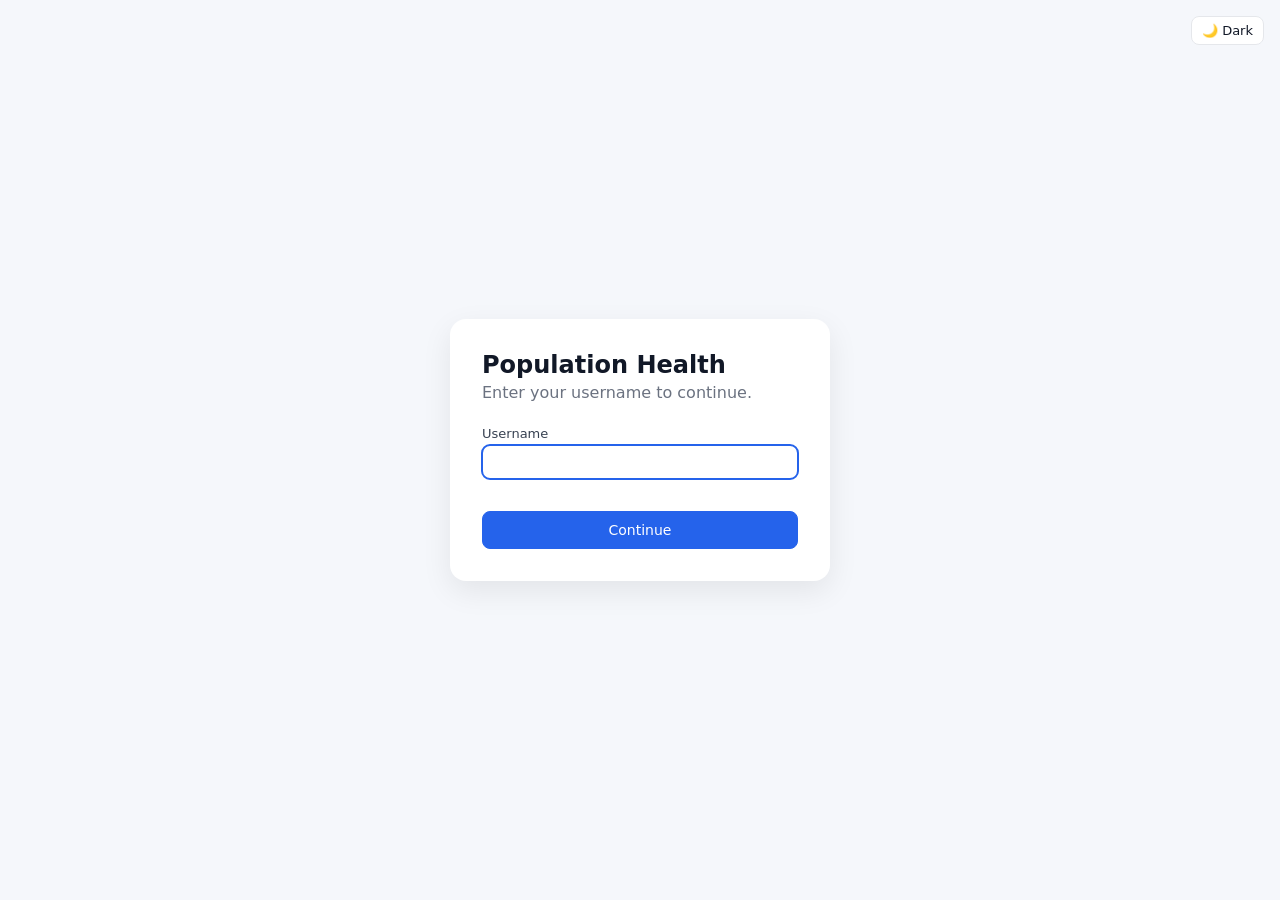
==== admin.html @ c8aa0996 "PAC: unnumbered Change Request No; preview is view-only until approved Co-Authored-By: Claude Opus 5" ====
<!DOCTYPE html>
<html lang="en">
<head>
  <meta charset="UTF-8">
  <meta name="viewport" content="width=device-width, initial-scale=1.0">
  <script>
    // Dark mode: saved choice, else the system setting (set before paint to avoid a flash).
    (function () {
      var t = null;
      try { t = localStorage.getItem('ph_theme'); } catch (e) {}
      if (!t) t = window.matchMedia && matchMedia('(prefers-color-scheme: dark)').matches ? 'dark' : 'light';
      document.documentElement.dataset.theme = t;
    })();
  </script>
  <title>Admin Dashboard</title>
  <link rel="stylesheet" href="css/style.css?v=16">
</head>
<body class="admin">
  <div class="admin-top">
    <span class="title">Admin Dashboard</span>
    <nav class="tabs">
      <button class="tab active" data-view="designer">Page designer</button>
      <button class="tab" data-view="users">Users</button>
      <button class="tab" data-view="va">VA</button>
      <button class="tab" data-view="publish">Publish</button>
    </nav>
    <span class="spacer"></span>
    <span class="draft-status clean" id="draftStatus">All changes published</span>
    <a class="btn btn-sm" href="approvals.html">Approvals</a>
    <a class="btn btn-sm" href="ecr.html">Emergency Change</a>
    <a class="btn btn-sm" href="pac.html">Pre-Approved Change</a>
    <a class="btn btn-sm" href="main.html">View main page</a>
    <button class="btn btn-sm theme-toggle" type="button" data-theme-toggle>🌙 Dark</button>
    <button class="btn btn-sm" id="logoutBtn">Log out</button>
  </div>

  <!-- Designer -->
  <section class="view active" id="view-designer">
    <div class="designer">
      <aside class="panel">
        <h3>Blocks</h3>
        <div id="palette"></div>
        <p class="palette-hint">Drag a block onto the page, or click it to add at the end. Drag blocks on the page to reorder.</p>
      </aside>
      <div class="canvas-wrap">
        <div class="canvas-frame" id="canvasFrame">
          <header class="site-header">
            <div class="inner">
              <div class="site-title" id="canvasTitle"></div>
              <span class="user-chip">username · role</span>
            </div>
          </header>
          <main class="page">
            <div class="page-grid canvas" id="canvas"></div>
          </main>
        </div>
      </div>
      <aside class="panel right">
        <h3 id="propsTitle">Page settings</h3>
        <div id="props"></div>
      </aside>
    </div>
  </section>

  <!-- Users -->
  <section class="view page-view" id="view-users">
    <div class="box">
      <h2>Users</h2>
      <p class="muted">Users who can log in.</p>
      <ul class="muted role-help">
        <li><b>Admin</b> — everything, including this dashboard.</li>
        <li><b>Approver</b> — opens the VA Tracker from the VA tiles and approves / rejects Emergency and Pre-Approved Change requests.</li>
        <li><b>User</b> — opens the VA Tracker and submits change requests for approval.</li>
        <li><b>View</b> — read-only: sees the page and VA numbers, but can't open the VA Tracker or submit requests.</li>
      </ul>
      <form class="row" id="addUserForm">
        <div class="field"><label>Username</label><input id="newUsername" required></div>
        <div class="field"><label>Role</label>
          <select id="newRole"></select>
        </div>
        <button class="btn btn-primary" type="submit">Add user</button>
      </form>
      <div class="error" id="userError"></div>
      <table class="table">
        <thead><tr><th>Username</th><th>Role</th><th></th></tr></thead>
        <tbody id="userRows"></tbody>
      </table>
    </div>

    <div class="box">
      <h2>Approvals storage (Supabase)</h2>
      <p class="muted">
        Submitted change requests are stored in a <code>change_requests</code> table in Supabase so Approvers can see them.
        One-time setup: open your Supabase project → <b>SQL Editor</b>, paste the SQL below and click <b>Run</b>.
        Then enter the project URL and the <b>anon</b> key (Project Settings → API), click <b>Test</b>, and <b>Publish</b>.
      </p>
      <div class="row">
        <div class="field"><label for="apprUrl">Supabase project URL</label><input id="apprUrl" placeholder="https://xxxx.supabase.co"></div>
      </div>
      <div class="field" style="margin-top:12px">
        <label for="apprKey">Anon (public) key — never the service_role key</label>
        <input id="apprKey" placeholder="eyJhbGciOi…" autocomplete="off">
      </div>
      <div class="props-actions">
        <button class="btn" id="apprTestBtn" type="button">Test connection</button>
        <button class="btn" id="apprCopySqlBtn" type="button">Copy setup SQL</button>
      </div>
      <p class="muted" id="apprStatus"></p>
      <pre class="sql" id="apprSql">-- OnePopHealth approvals: run once in Supabase → SQL Editor
create table if not exists public.change_requests (
  id           bigint generated always as identity primary key,
  type         text not null check (type in ('ecr', 'pac')),
  ticket       text,
  subject      text not null,
  form         jsonb not null,
  email_html   text not null,
  email_text   text not null,
  status       text not null default 'pending' check (status in ('pending', 'approved', 'rejected')),
  submitted_by text not null,
  submitted_at timestamptz not null default now(),
  decided_by   text,
  decided_at   timestamptz,
  comment      text
);
alter table public.change_requests enable row level security;

drop policy if exists "read requests" on public.change_requests;
create policy "read requests" on public.change_requests
  for select to anon using (true);

drop policy if exists "submit pending requests" on public.change_requests;
create policy "submit pending requests" on public.change_requests
  for insert to anon with check (status = 'pending' and decided_by is null);

drop policy if exists "decide pending requests" on public.change_requests;
create policy "decide pending requests" on public.change_requests
  for update to anon using (status = 'pending')
  with check (status in ('approved', 'rejected') and decided_by is not null);

grant select, insert, update on public.change_requests to anon;
grant usage on all sequences in schema public to anon;</pre>
    </div>
  </section>

  <!-- Publish -->
  <section class="view page-view" id="view-va">
    <div class="box va-box">
      <h2>VA</h2>
      <ol class="muted va-steps">
        <li>In Excel, select the cells <b>including the header row</b> and copy (Ctrl+C).</li>
        <li>Click <b>Paste from clipboard</b> (recommended for big ranges), or click the box and press Ctrl+V.</li>
        <li>Big sheet? Copy it in <b>batches</b> (e.g. 5,000 rows at a time) — each paste <b>adds</b> rows; a repeated header row is skipped.</li>
        <li>Click <b>Save</b> to write <code>data/va.json</code> to the repository (uses the token from the Publish tab; max 100 MB).</li>
      </ol>
      <div class="props-actions">
        <button class="btn btn-primary" id="vaClipboardBtn">Paste from clipboard</button>
        <button class="btn btn-danger" id="vaResetBtn" hidden>Start over</button>
      </div>
      <textarea id="vaPaste" class="va-paste" placeholder="…or click here and press Ctrl+V" spellcheck="false"></textarea>
      <div class="props-actions">
        <button class="btn btn-primary" id="vaSaveBtn">Save</button>
        <button class="btn" id="vaDownloadBtn">Download JSON</button>
        <label class="btn" for="vaFile">Choose CSV file…</label>
        <input type="file" id="vaFile" accept=".csv,.tsv,.txt,text/csv,text/tab-separated-values,text/plain" hidden>
      </div>
      <p class="muted" id="vaInfo"></p>
      <div class="va-table-wrap"><table class="table va-table" id="vaTable"></table></div>
    </div>
  </section>

  <section class="view page-view" id="view-publish">
    <div class="box">
      <h2>Publish to GitHub</h2>
      <p class="muted">
        Your edits are saved as a draft in this browser only. Publishing commits
        <code>data/layout.json</code> and <code>data/users.json</code> to your repository so every visitor sees them.
        GitHub Pages usually updates within 1–5 minutes.
      </p>
      <div class="row">
        <div class="field"><label>Owner</label><input id="ghOwner" placeholder="your-github-username"></div>
        <div class="field"><label>Repository</label><input id="ghRepo" placeholder="repo-name"></div>
        <div class="field"><label>Branch</label><input id="ghBranch" placeholder="main"></div>
      </div>
      <div class="field" style="margin-top:12px">
        <label>Personal access token (fine-grained, "Contents: Read and write" on this repo only)</label>
        <input id="ghToken" type="password" placeholder="github_pat_…" autocomplete="off">
      </div>
      <div class="field checkbox"><input type="checkbox" id="ghRemember"><label for="ghRemember">Remember token in this browser</label></div>
      <div class="props-actions">
        <button class="btn btn-primary" id="publishBtn">Publish now</button>
      </div>
      <div class="publish-log" id="publishLog"></div>
    </div>

    <div class="box">
      <h2>Drafts &amp; backups</h2>
      <p class="muted">Prefer not to use a token? Download the JSON files and commit them to the <code>data/</code> folder yourself.</p>
      <div class="props-actions">
        <button class="btn" id="exportLayoutBtn">Download layout.json</button>
        <button class="btn" id="exportUsersBtn">Download users.json</button>
        <button class="btn" id="importLayoutBtn">Import layout.json…</button>
        <button class="btn btn-danger" id="discardBtn">Discard drafts</button>
        <input type="file" id="importFile" accept="application/json,.json" hidden>
      </div>
    </div>
  </section>

  <div class="toast" id="toast"></div>

  <script src="js/common.js?v=5"></script>
  <script src="js/admin.js?v=8"></script>
</body>
</html>
---- css/style.css ----
/* ---------- theme ----------
   Light values for page colours come from the admin theme (--theme-*, set by PH.applyTheme).
   Dark mode (html[data-theme="dark"]) overrides them and the UI colours below. */
:root {
  color-scheme: light;
  --accent: #2563eb;
  --page-font: system-ui, -apple-system, Segoe UI, Roboto, sans-serif;
  --max-width: 1100px;
  --ui-font: system-ui, -apple-system, Segoe UI, Roboto, sans-serif;

  --ui-bg: #f3f4f6;          /* admin background */
  --ui-surface: #ffffff;     /* panels, cards, inputs */
  --ui-surface-2: #f9fafb;   /* subtle fills */
  --ui-hover: #f3f4f6;
  --ui-text: #111827;
  --ui-label: #374151;
  --ui-border: #e5e7eb;
  --ui-input-border: #d1d5db;
  --ui-muted: #6b7280;
  --ui-shadow: rgba(0,0,0,.08);

  /* VA colour coding (same as the VA Tracker) */
  --t-breach: #dc2626;
  --t-d15: #ea580c;
  --t-d30: #d97706;
  --t-nostrategy: #7c3aed;
}
:root, .canvas-frame {
  --page-bg: var(--theme-page-bg, #f5f7fb);
  --page-text: var(--theme-page-text, #1f2937);
  --header-bg: var(--theme-header-bg, #ffffff);
  --header-text: var(--theme-header-text, #1f2937);
}
:root[data-theme="dark"] {
  color-scheme: dark;
  --ui-bg: #0b1120;
  --ui-surface: #111827;
  --ui-surface-2: #1a2333;
  --ui-hover: #1e293b;
  --ui-text: #e5e7eb;
  --ui-label: #cbd5e1;
  --ui-border: #253041;
  --ui-input-border: #334155;
  --ui-muted: #9ca3af;
  --ui-shadow: rgba(0,0,0,.4);

  --t-breach: #f87171;
  --t-d15: #fb923c;
  --t-d30: #fbbf24;
  --t-nostrategy: #a78bfa;
}
:root[data-theme="dark"], :root[data-theme="dark"] .canvas-frame {
  --page-bg: #0b1120;
  --page-text: #e5e7eb;
  --header-bg: #111827;
  --header-text: #e5e7eb;
}

* { box-sizing: border-box; }
[hidden] { display: none !important; } /* .btn etc. set display, which would otherwise override the hidden attribute */
html, body { margin: 0; height: 100%; }
body { font-family: var(--page-font); background: var(--page-bg); color: var(--page-text); }
a { color: var(--accent); }
:root[data-theme="dark"] a { color: color-mix(in srgb, var(--accent) 60%, #fff); }

/* ---------- generic UI ---------- */
.btn {
  display: inline-flex; align-items: center; gap: 6px;
  font: 500 14px var(--ui-font); padding: 8px 14px; border-radius: 8px;
  border: 1px solid var(--ui-border); background: var(--ui-surface); color: var(--ui-text);
  cursor: pointer; text-decoration: none; white-space: nowrap;
}
:root[data-theme="dark"] a.btn { color: var(--ui-text); }
.btn:hover { background: var(--ui-hover); }
.btn-primary, :root[data-theme="dark"] a.btn-primary { background: var(--accent); border-color: var(--accent); color: #fff; }
.btn-primary:hover { filter: brightness(1.08); background: var(--accent); }
.btn-danger { color: #b91c1c; border-color: #fecaca; }
.btn-danger:hover { background: #fef2f2; }
:root[data-theme="dark"] .btn-danger { color: #fca5a5; border-color: #7f1d1d; }
:root[data-theme="dark"] .btn-danger:hover { background: #450a0a; }
.btn-sm { padding: 4px 8px; font-size: 12px; }
input, select, textarea {
  font: 14px var(--ui-font); padding: 8px 10px; border: 1px solid var(--ui-input-border);
  border-radius: 8px; width: 100%; background: var(--ui-surface); color: var(--ui-text);
}
textarea { min-height: 80px; resize: vertical; }
input:focus, select:focus, textarea:focus { outline: 2px solid var(--accent); outline-offset: -1px; border-color: transparent; }
label { font: 500 13px var(--ui-font); color: var(--ui-label); display: block; margin-bottom: 4px; }
.muted { color: var(--ui-muted); }
.error { color: #b91c1c; font: 14px var(--ui-font); min-height: 20px; }
:root[data-theme="dark"] .error { color: #fca5a5; }
.toast {
  position: fixed; bottom: 20px; left: 50%; transform: translateX(-50%);
  background: #111827; color: #fff; padding: 10px 16px; border-radius: 8px;
  font: 14px var(--ui-font); z-index: 1000; opacity: 0; transition: opacity .2s; pointer-events: none;
}
:root[data-theme="dark"] .toast { background: #e5e7eb; color: #111827; }
.toast.show { opacity: 1; }
.theme-toggle { padding: 6px 10px; font-size: 13px; }

/* ---------- login ---------- */
.login-wrap { min-height: 100%; display: grid; place-items: center; padding: 24px; }
.login-card {
  width: 100%; max-width: 380px; background: var(--ui-surface); color: var(--ui-text); border-radius: 16px; padding: 32px;
  box-shadow: 0 10px 30px var(--ui-shadow); font-family: var(--ui-font);
}
.login-card h1 { margin: 0 0 4px; font-size: 24px; }
.login-card p { margin: 0 0 24px; }
.login-card .btn { width: 100%; justify-content: center; margin-top: 12px; padding: 10px; }
.login-theme { position: fixed; top: 16px; right: 16px; }

/* ---------- main page ---------- */
.site-header {
  background: var(--header-bg); color: var(--header-text);
  border-bottom: 1px solid var(--ui-border); position: sticky; top: 0; z-index: 10;
}
.site-header .inner {
  max-width: var(--max-width); margin: 0 auto; padding: 12px 20px;
  display: flex; align-items: center; gap: 12px; flex-wrap: wrap;
}
.site-title { font-size: 20px; font-weight: 700; margin-right: auto; }
.user-chip { font: 14px var(--ui-font); opacity: .8; }
.banner {
  background: #fef3c7; color: #92400e; font: 14px var(--ui-font);
  padding: 8px 20px; text-align: center;
}
.page { max-width: var(--max-width); margin: 0 auto; padding: 20px; }
.page-grid { display: grid; grid-template-columns: repeat(12, minmax(0, 1fr)); gap: 16px; }
@media (max-width: 720px) {
  .page-grid > .ph-block { grid-column: span 12 !important; }
}

/* ---------- widgets ---------- */
.ph-block > * { margin-top: 0; margin-bottom: 0; }
.w-hero { padding: 56px 24px; }
.w-hero h1 { margin: 0 0 12px; font-size: clamp(28px, 4vw, 44px); }
.w-hero p { margin: 0 0 20px; font-size: 18px; opacity: .95; }
.w-button {
  display: inline-block; padding: 10px 20px; border-radius: 8px;
  text-decoration: none; font-weight: 600;
}
.w-button:hover { filter: brightness(1.08); }
.w-text { line-height: 1.6; white-space: pre-wrap; }
.w-image { margin: 0; }
.w-image img { max-width: 100%; height: auto; display: inline-block; }
.w-image figcaption { font-size: 14px; opacity: .7; margin-top: 6px; }
.w-card {
  height: 100%; border-radius: 12px; padding: 20px; box-shadow: 0 1px 3px var(--ui-shadow);
  display: flex; flex-direction: column; gap: 8px;
}
.w-card-plain { background: var(--ui-surface); }
:root[data-theme="dark"] .w-card-plain { border: 1px solid var(--ui-border); }
.w-card img { width: 100%; border-radius: 8px; object-fit: cover; max-height: 180px; }
.w-card h3, .w-card p { margin: 0; }
.w-card p { line-height: 1.5; white-space: pre-wrap; }
.w-card > a:last-child { margin-top: auto; } /* keep the card's link at the bottom */
.w-card-list { margin: 0; padding-left: 20px; line-height: 1.7; }
.w-card-list:last-child { margin-bottom: 0; }
.w-list { margin: 0; padding-left: 22px; line-height: 1.8; }
.w-embed { width: 100%; border: 0; border-radius: 8px; display: block; }
.w-divider { border: 0; margin: 0; }
.w-empty {
  padding: 24px; border: 2px dashed var(--ui-input-border); border-radius: 8px;
  text-align: center; color: var(--ui-muted); font: 14px var(--ui-font);
}

/* ---------- VA summary block ---------- */
.w-va { display: flex; flex-direction: column; gap: 10px; }
.w-va-head { display: flex; align-items: baseline; gap: 12px; flex-wrap: wrap; }
.w-va-head h3 { margin: 0; font-size: 17px; }
.w-va-meta { font-size: 13px; color: var(--ui-muted); margin-right: auto; }
.w-va-open { font-size: 14px; font-weight: 600; text-decoration: none; }
.w-va-tiles { display: grid; grid-template-columns: repeat(auto-fit, minmax(180px, 1fr)); gap: 12px; }
.w-va-tile {
  --tone: var(--accent);
  display: block; text-decoration: none; color: var(--page-text) !important; border-radius: 12px; padding: 14px 16px;
  background: color-mix(in srgb, var(--tone) 9%, var(--ui-surface));
  border: 1px solid color-mix(in srgb, var(--tone) 30%, var(--ui-border)); border-left: 6px solid var(--tone);
  transition: transform .08s, box-shadow .08s;
}
.w-va-tile:hover { transform: translateY(-1px); box-shadow: 0 4px 14px var(--ui-shadow); }
.w-va-tile.tone-breach { --tone: var(--t-breach); }
.w-va-tile.tone-d15 { --tone: var(--t-d15); }
.w-va-tile.tone-d30 { --tone: var(--t-d30); }
.w-va-tile.tone-nostrategy { --tone: var(--t-nostrategy); }
.w-va-num { font-size: 30px; font-weight: 700; line-height: 1.1; color: var(--tone); }
.w-va-label { font-weight: 600; }
.w-va-sub { font-size: 12px; color: var(--ui-muted); }

/* ---------- admin ---------- */
body.admin { background: var(--ui-bg); font-family: var(--ui-font); color: var(--ui-text); height: 100vh; display: flex; flex-direction: column; }
.admin-top {
  display: flex; align-items: center; gap: 8px; padding: 10px 16px;
  background: #111827; color: #fff; flex-wrap: wrap;
}
:root[data-theme="dark"] .admin-top { background: #020617; }
.admin-top .title { font-weight: 700; margin-right: 16px; }
.admin-top .spacer { flex: 1; }
.tabs { display: flex; gap: 4px; }
.tab { background: transparent; color: #d1d5db; border: 0; padding: 8px 12px; border-radius: 6px; cursor: pointer; font: 500 14px var(--ui-font); }
.tab.active, .tab:hover { background: #374151; color: #fff; }
.draft-status { font-size: 13px; color: #fbbf24; }
.draft-status.clean { color: #34d399; }

.view { display: none; flex: 1; min-height: 0; }
.view.active { display: flex; }

.designer { flex: 1; display: grid; grid-template-columns: 200px 1fr 300px; min-height: 0; }
.panel { background: var(--ui-surface); border-right: 1px solid var(--ui-border); overflow-y: auto; padding: 16px; }
.panel.right { border-right: 0; border-left: 1px solid var(--ui-border); }
.panel h3 { margin: 0 0 12px; font-size: 13px; text-transform: uppercase; letter-spacing: .05em; color: var(--ui-muted); }
.palette-item {
  display: flex; align-items: center; gap: 10px; padding: 10px; margin-bottom: 8px;
  border: 1px solid var(--ui-border); border-radius: 8px; cursor: grab; background: var(--ui-surface); user-select: none;
}
.palette-item:hover { border-color: var(--accent); background: color-mix(in srgb, var(--accent) 10%, var(--ui-surface)); }
.palette-item .icon { width: 24px; text-align: center; font-size: 16px; }
.palette-hint { font-size: 12px; color: var(--ui-muted); margin-top: 12px; line-height: 1.5; }

.canvas-wrap { overflow: auto; padding: 24px; }
.canvas-frame {
  background: var(--page-bg); color: var(--page-text); font-family: var(--page-font);
  border-radius: 10px; box-shadow: 0 4px 20px var(--ui-shadow); min-height: 100%; overflow: hidden;
}
.canvas-frame .site-header { position: static; }
.canvas { min-height: 300px; padding-bottom: 80px; }
.canvas.drag-over-end::after {
  content: ''; grid-column: span 12; height: 4px; background: var(--accent); border-radius: 2px;
}
.canvas-empty {
  grid-column: span 12; padding: 60px 20px; text-align: center; color: var(--ui-muted);
  border: 2px dashed var(--ui-input-border); border-radius: 12px; font: 15px var(--ui-font);
}
.canvas .ph-block { position: relative; outline: 1px dashed transparent; border-radius: 6px; cursor: pointer; }
.canvas .ph-block:hover { outline-color: #93c5fd; }
.canvas .ph-block.selected { outline: 2px solid var(--accent); }
.canvas .ph-block.dragging { opacity: .4; }
.canvas .ph-block.drop-before::before, .canvas .ph-block.drop-after::after {
  content: ''; position: absolute; background: var(--accent); border-radius: 2px; z-index: 5;
}
.canvas .ph-block.drop-before.vertical::before { left: 0; right: 0; top: -10px; height: 4px; }
.canvas .ph-block.drop-after.vertical::after { left: 0; right: 0; bottom: -10px; height: 4px; }
.canvas .ph-block.drop-before.horizontal::before { top: 0; bottom: 0; left: -10px; width: 4px; }
.canvas .ph-block.drop-after.horizontal::after { top: 0; bottom: 0; right: -10px; width: 4px; }
.canvas .ph-block a, .canvas .ph-block iframe { pointer-events: none; }
.block-tools {
  position: absolute; top: -14px; right: 6px; display: none; gap: 2px; z-index: 6;
  background: #111827; border-radius: 6px; padding: 2px;
}
.canvas .ph-block:hover .block-tools, .canvas .ph-block.selected .block-tools { display: flex; }
.block-tools button {
  background: transparent; border: 0; color: #fff; cursor: pointer; padding: 3px 7px;
  font: 12px var(--ui-font); border-radius: 4px;
}
.block-tools button:hover { background: #374151; }
.block-tools .handle { cursor: grab; }
.block-tools .type { color: #9ca3af; padding: 3px 6px; font-size: 11px; }

.field { margin-bottom: 14px; }
.field.checkbox { display: flex; align-items: center; gap: 8px; }
.field.checkbox input { width: auto; }
.field.checkbox label { margin: 0; }
.color-row { display: flex; gap: 6px; }
.color-row input[type=color] { width: 44px; padding: 2px; height: 36px; flex: none; }
.props-actions { display: flex; gap: 6px; margin-top: 8px; flex-wrap: wrap; }

/* list-with-links editor (card "List" field) */
.links-editor { display: flex; flex-direction: column; gap: 8px; }
.links-row { display: flex; gap: 4px; align-items: flex-start; padding: 6px; border: 1px solid var(--ui-border); border-radius: 8px; background: var(--ui-surface-2); }
.links-inputs { flex: 1; display: flex; flex-direction: column; gap: 4px; min-width: 0; }
.links-inputs input { padding: 5px 7px; font-size: 13px; }
.links-btns { display: flex; flex-direction: column; gap: 2px; }
.links-btns button { border: 0; background: transparent; color: var(--ui-muted); cursor: pointer; padding: 2px 6px; border-radius: 4px; font-size: 12px; }
.links-btns button:hover { background: var(--ui-hover); color: var(--ui-text); }
.links-empty { font-size: 12px; color: var(--ui-muted); }

.page-view { flex: 1; overflow: auto; padding: 24px; }
.page-view .box {
  max-width: 820px; margin: 0 auto 20px; background: var(--ui-surface); border-radius: 12px;
  padding: 24px; box-shadow: 0 1px 3px var(--ui-shadow);
}
.page-view h2 { margin: 0 0 6px; font-size: 18px; }
.page-view .box > p { margin: 0 0 16px; }
.table { width: 100%; border-collapse: collapse; font-size: 14px; }
.table th, .table td { text-align: left; padding: 8px; border-bottom: 1px solid var(--ui-border); }
.table td:last-child, .table th:last-child { text-align: right; }
.row { display: flex; gap: 8px; align-items: flex-end; flex-wrap: wrap; }
.row > .field { flex: 1; min-width: 140px; margin: 0; }
.publish-log { font: 13px ui-monospace, monospace; background: var(--ui-surface-2); border-radius: 8px; padding: 10px; white-space: pre-wrap; margin-top: 12px; min-height: 40px; }

@media (max-width: 1000px) {
  .designer { grid-template-columns: 160px 1fr 260px; }
}

/* ---------- emergency / pre-approved change templates ----------
   The form tables mirror the Outlook email, so they keep their light "document" colours in dark mode. */
.ecr { font-family: var(--ui-font); max-width: 980px; }
.ecr h1 { margin: 8px 0 4px; font-size: 24px; }
.ecr > p { margin: 0 0 16px; }
.ecr-table { width: 100%; border-collapse: collapse; background: #fff; color: #111827; font-size: 14px; margin-bottom: 8px; }
.ecr-table th, .ecr-table td { border: 1px solid #1f2937; padding: 4px 6px; vertical-align: middle; }
.ecr-table thead th { background: #5b9bd5; text-align: center; }
.ecr-table tbody th { background: #5b9bd5; text-align: left; width: 280px; font-weight: 700; }
.ecr-table tbody td { background: #e9eef7; }
.ecr-table tbody td.shade { background: #d0dcef; }
.ecr-table input, .ecr-table textarea, .ecr-table select {
  border-radius: 4px; padding: 5px 7px; min-height: 0; background: #fff; color: #111827; border-color: #d1d5db; color-scheme: light;
}
.ecr-table label { color: #111827; }
.ecr-approval thead th { background: #fff; text-align: left; }
.ecr-approval tbody td { background: #fff; }
.ecr-inline-label { font-weight: 700; text-decoration: underline; margin: 4px 0; }
.ecr-sub { margin: 20px 0 8px; font-size: 15px; text-decoration: underline; }
.ecr-preview-head { display: flex; align-items: center; justify-content: space-between; margin-top: 24px; }
.ecr-preview { background: #fff; color: #000; border: 1px solid var(--ui-border); border-radius: 8px; padding: 20px; overflow-x: auto; margin-bottom: 40px; }
.ecr-table .ecr-x { border: 0; background: transparent !important; width: 36px; text-align: center; }
.ecr-remove { border: 0; background: transparent; color: #2563eb; font-size: 18px; cursor: pointer; padding: 2px 6px; border-radius: 4px; }
:root[data-theme="dark"] .ecr-remove { color: #93c5fd; }
.ecr-remove:hover { background: #fee2e2; color: #b91c1c; }
.ecr-hint { font-size: 13px; margin: 6px 0 0; }
.ecr-window-point { display: flex; align-items: center; gap: 6px; margin-bottom: 4px; }
.ecr-window-label { width: 40px; font-weight: 600; font-size: 13px; }
.ecr-window-point input[type=date] { width: 160px; }
.ecr-timepair { display: inline-flex; align-items: center; gap: 2px; }
.ecr-table select.ecr-time { width: 62px; }
.ecr-window-preview { font-weight: 600; font-size: 13px; margin: 4px 0; color: #1e3a8a; }
.ecr-type-hint { font-size: 12px; color: #92400e; background: #fef3c7; border-radius: 4px; padding: 4px 8px; margin-top: 4px; }
.ecr-table tbody th { white-space: pre-line; }
.ecr-table thead.align-left th { text-align: left; }
.ecr-field-hint { font-weight: 400; font-size: 12px; margin-top: 2px; }
.ecr-intro tbody th { background: #dbeafe; }
.ecr-intro tbody td { background: #fff !important; }
.ecr-window-warning { font-size: 13px; font-weight: 600; color: #b91c1c; background: #fee2e2; border-radius: 4px; padding: 4px 8px; margin: 4px 0; }
.ecr-time option:disabled { color: #c0c4cc; }

/* ---------- leave tracker feed (card live content) ---------- */
.w-leave { display: flex; flex-direction: column; gap: 10px; flex: 1; }
.w-leave-msg { font-size: 13px; color: var(--ui-muted); }
.w-leave-item { display: flex; gap: 10px; align-items: flex-start; }
.w-leave-date {
  flex: none; width: 44px; text-align: center; border: 1px solid var(--ui-border);
  border-radius: 8px; padding: 4px 0; background: var(--ui-surface-2); line-height: 1.1;
}
.w-leave-date .day { font-weight: 700; font-size: 16px; }
.w-leave-date .month { font-size: 10px; color: var(--ui-muted); }
.w-leave-info { display: flex; flex-direction: column; align-items: flex-start; gap: 3px; min-width: 0; }
.w-leave-name { display: flex; align-items: center; gap: 6px; font-weight: 600; font-size: 14px; }
.w-leave-avatar {
  width: 22px; height: 22px; border-radius: 50%; color: #fff; font-size: 10px; font-weight: 700;
  display: inline-flex; align-items: center; justify-content: center; flex: none;
}
.w-leave-type { color: #fff; font-size: 11px; font-weight: 600; padding: 1px 8px; border-radius: 999px; }
.w-leave-range { font-size: 12px; color: var(--ui-muted); }

/* ---------- admin: VA paste ---------- */
.page-view .box.va-box { max-width: 1200px; }
.va-paste { min-height: 80px; text-align: center; padding-top: 28px; cursor: pointer; background: var(--ui-surface-2); border-style: dashed; font: 12px ui-monospace, Consolas, monospace; white-space: pre; margin-top: 8px; margin-bottom: 8px; }
.va-table-wrap { overflow: auto; max-height: 60vh; border: 1px solid var(--ui-border); border-radius: 8px; }
.va-table-wrap:has(table:empty) { display: none; }
.va-table { font-size: 13px; }
.va-table th { position: sticky; top: 0; background: var(--ui-hover); white-space: nowrap; }
.va-table th, .va-table td { text-align: left !important; vertical-align: top; white-space: pre-wrap; }
.va-steps { margin: 0 0 12px; padding-left: 20px; line-height: 1.6; }

/* ---------- clickable cards / VA tiles by role ---------- */
.w-card-link { cursor: pointer; transition: transform .08s, box-shadow .08s; }
.w-card-link:hover { transform: translateY(-1px); box-shadow: 0 6px 18px var(--ui-shadow); }
.w-card-link:focus-visible { outline: 2px solid var(--accent); outline-offset: 2px; }
.w-va-static { cursor: default; }
.w-va-static:hover { transform: none; box-shadow: none; }

/* ---------- change requests (template pages + approvals) ---------- */
.ecr-subject-preview { font: 600 13px var(--ui-font); color: #1e3a8a; word-break: break-word; }
.req-head { display: flex; align-items: center; justify-content: space-between; margin-top: 28px; }
.req-list { display: flex; flex-direction: column; gap: 10px; margin-bottom: 40px; }
.req-card {
  --tone: #d97706;
  background: var(--ui-surface); border: 1px solid var(--ui-border); border-left: 5px solid var(--tone);
  border-radius: 10px; padding: 12px 14px; font-family: var(--ui-font);
}
.req-card.req-approved { --tone: #16a34a; }
.req-card.req-rejected { --tone: #dc2626; }
.req-top { display: flex; align-items: center; gap: 10px; flex-wrap: wrap; }
.req-status {
  font-size: 12px; font-weight: 700; padding: 1px 9px; border-radius: 999px; white-space: nowrap;
  color: var(--tone); background: color-mix(in srgb, var(--tone) 14%, transparent);
}
.req-subject { font-weight: 600; flex: 1; min-width: 240px; word-break: break-word; }
.req-meta { font-size: 12px; color: var(--ui-muted); margin-top: 4px; }
.req-comment { font-size: 13px; margin-top: 6px; white-space: pre-wrap; }
.req-body { margin-top: 10px; display: flex; flex-direction: column; gap: 8px; }
.req-subject-line { font: 600 13px var(--ui-font); }
.req-frame { width: 100%; height: 560px; border: 1px solid var(--ui-border); border-radius: 8px; background: #fff; }
.approvals { font-family: var(--ui-font); }
.appr-toolbar { display: flex; align-items: center; gap: 10px; flex-wrap: wrap; margin-bottom: 12px; }
.appr-toolbar select { width: auto; }
.seg { display: inline-flex; border: 1px solid var(--ui-border); border-radius: 8px; overflow: hidden; }
.seg-btn { border: 0; background: var(--ui-surface); color: var(--ui-text); padding: 7px 14px; cursor: pointer; font: 500 14px var(--ui-font); }
.seg-btn + .seg-btn { border-left: 1px solid var(--ui-border); }
.seg-btn.active { background: var(--accent); color: #fff; }

/* ---------- admin: users & approvals settings ---------- */
.role-help { margin: 0 0 14px; padding-left: 20px; line-height: 1.7; font-size: 13px; }
.sql {
  background: var(--ui-surface-2); border: 1px solid var(--ui-border); border-radius: 8px; padding: 10px 12px;
  font: 12px ui-monospace, Consolas, monospace; overflow: auto; max-height: 280px; white-space: pre;
}

/* view-only email preview (copy unlocks after approval) */
.ecr-preview-locked { position: relative; user-select: none; -webkit-user-select: none; }
.ecr-preview-locked::after {
  content: 'PREVIEW — NOT APPROVED'; position: absolute; inset: 0; display: flex; align-items: center; justify-content: center;
  font: 700 48px var(--ui-font); color: rgba(220, 38, 38, .12); transform: rotate(-18deg); pointer-events: none; letter-spacing: .05em;
}
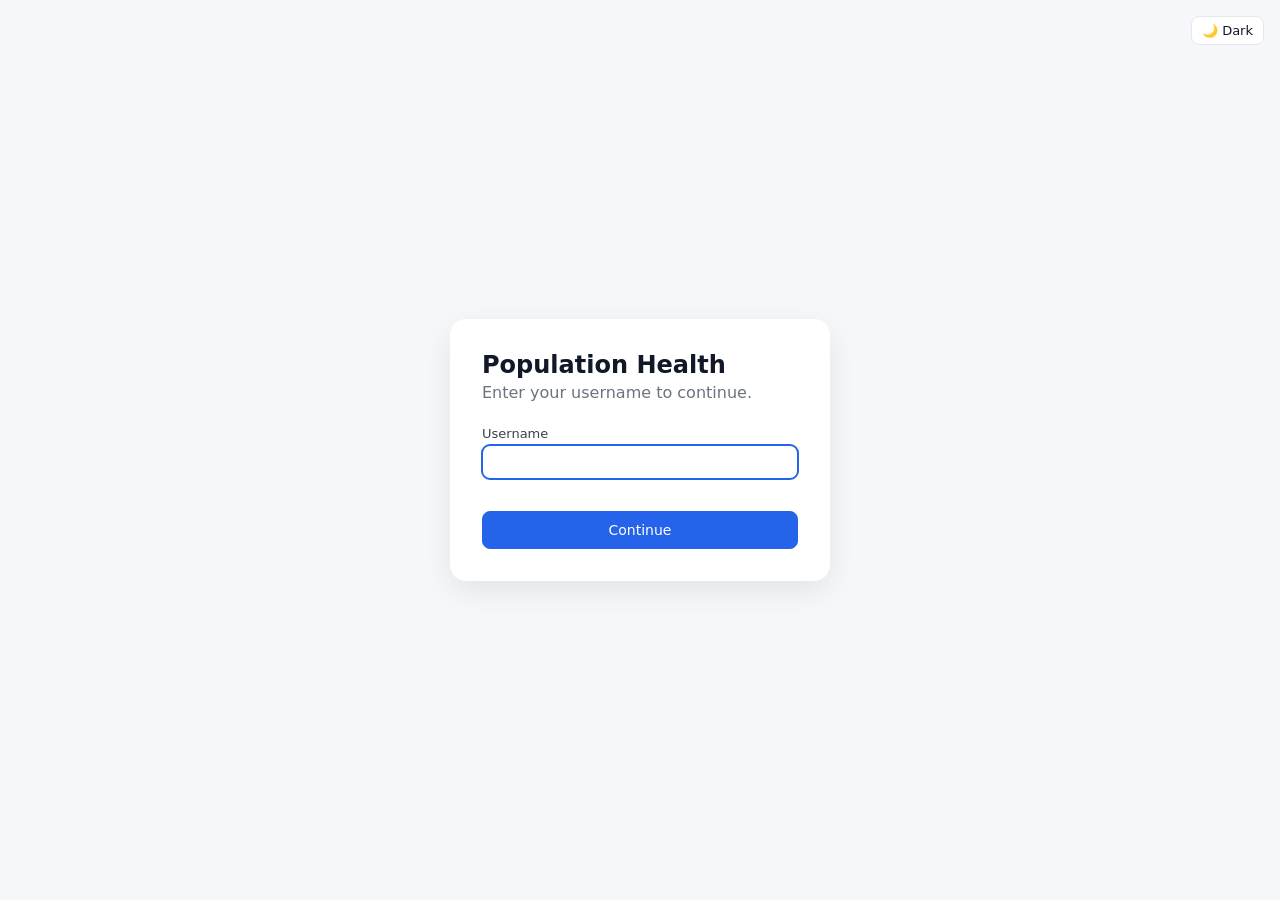
==== commit 1131a0e1: "Domains: users belong to a domain; dashboard blocks and change pages limited to Population Health Co" ====
--- a/admin.html
+++ b/admin.html
@@ -13,7 +13,7 @@
     })();
   </script>
   <title>Admin Dashboard</title>
-  <link rel="stylesheet" href="css/style.css?v=16">
+  <link rel="stylesheet" href="css/style.css?v=18">
 </head>
 <body class="admin">
   <div class="admin-top">
@@ -41,6 +41,8 @@
         <h3>Blocks</h3>
         <div id="palette"></div>
         <p class="palette-hint">Drag a block onto the page, or click it to add at the end. Drag blocks on the page to reorder.</p>
+        <h3 style="margin-top:20px">Preview as domain</h3>
+        <select id="domainPreview" title="Fade the blocks a domain can't see"></select>
       </aside>
       <div class="canvas-wrap">
         <div class="canvas-frame" id="canvasFrame">
@@ -78,13 +80,30 @@
         <div class="field"><label>Role</label>
           <select id="newRole"></select>
         </div>
+        <div class="field"><label>Domain</label>
+          <select id="newDomain"></select>
+        </div>
         <button class="btn btn-primary" type="submit">Add user</button>
       </form>
       <div class="error" id="userError"></div>
       <table class="table">
-        <thead><tr><th>Username</th><th>Role</th><th></th></tr></thead>
+        <thead><tr><th>Username</th><th>Role</th><th>Domain</th><th></th></tr></thead>
         <tbody id="userRows"></tbody>
       </table>
+    </div>
+
+    <div class="box">
+      <h2>Domains</h2>
+      <p class="muted">
+        Each user belongs to one domain. Users only see the dashboard blocks for their domain
+        (set per block in the Page designer under <b>Visible to domains</b>). The Emergency Change, Pre-Approved Change
+        and Approvals pages are for <b>Population Health</b> only.
+      </p>
+      <div class="domain-list" id="domainList"></div>
+      <form class="row" id="addDomainForm" style="margin-top:12px">
+        <div class="field"><label for="newDomainName">New domain</label><input id="newDomainName" placeholder="e.g. Primary Care"></div>
+        <button class="btn" type="submit">Add domain</button>
+      </form>
     </div>
 
     <div class="box">
@@ -207,7 +226,7 @@
 
   <div class="toast" id="toast"></div>
 
-  <script src="js/common.js?v=5"></script>
-  <script src="js/admin.js?v=8"></script>
+  <script src="js/common.js?v=6"></script>
+  <script src="js/admin.js?v=9"></script>
 </body>
 </html>
--- a/css/style.css
+++ b/css/style.css
@@ -412,3 +412,16 @@
   content: 'PREVIEW — NOT APPROVED'; position: absolute; inset: 0; display: flex; align-items: center; justify-content: center;
   font: 700 48px var(--ui-font); color: rgba(220, 38, 38, .12); transform: rotate(-18deg); pointer-events: none; letter-spacing: .05em;
 }
+
+/* ---------- domains ---------- */
+.domain-checks { display: flex; flex-direction: column; gap: 4px; }
+.domain-check { display: flex; align-items: center; gap: 8px; margin: 0; font-weight: 400; }
+.domain-check input { width: auto; }
+.domain-list { display: flex; gap: 8px; flex-wrap: wrap; }
+.domain-chip {
+  display: inline-flex; align-items: center; gap: 6px; padding: 4px 6px 4px 12px; border-radius: 999px;
+  background: color-mix(in srgb, var(--accent) 12%, var(--ui-surface)); border: 1px solid var(--ui-border); font-size: 13px;
+}
+.canvas .ph-block.other-domain { opacity: .28; filter: grayscale(1); }
+.view.page-view { flex-direction: column; } /* stack the boxes on the Users / VA / Publish tabs */
+.page-view .box { width: 100%; }
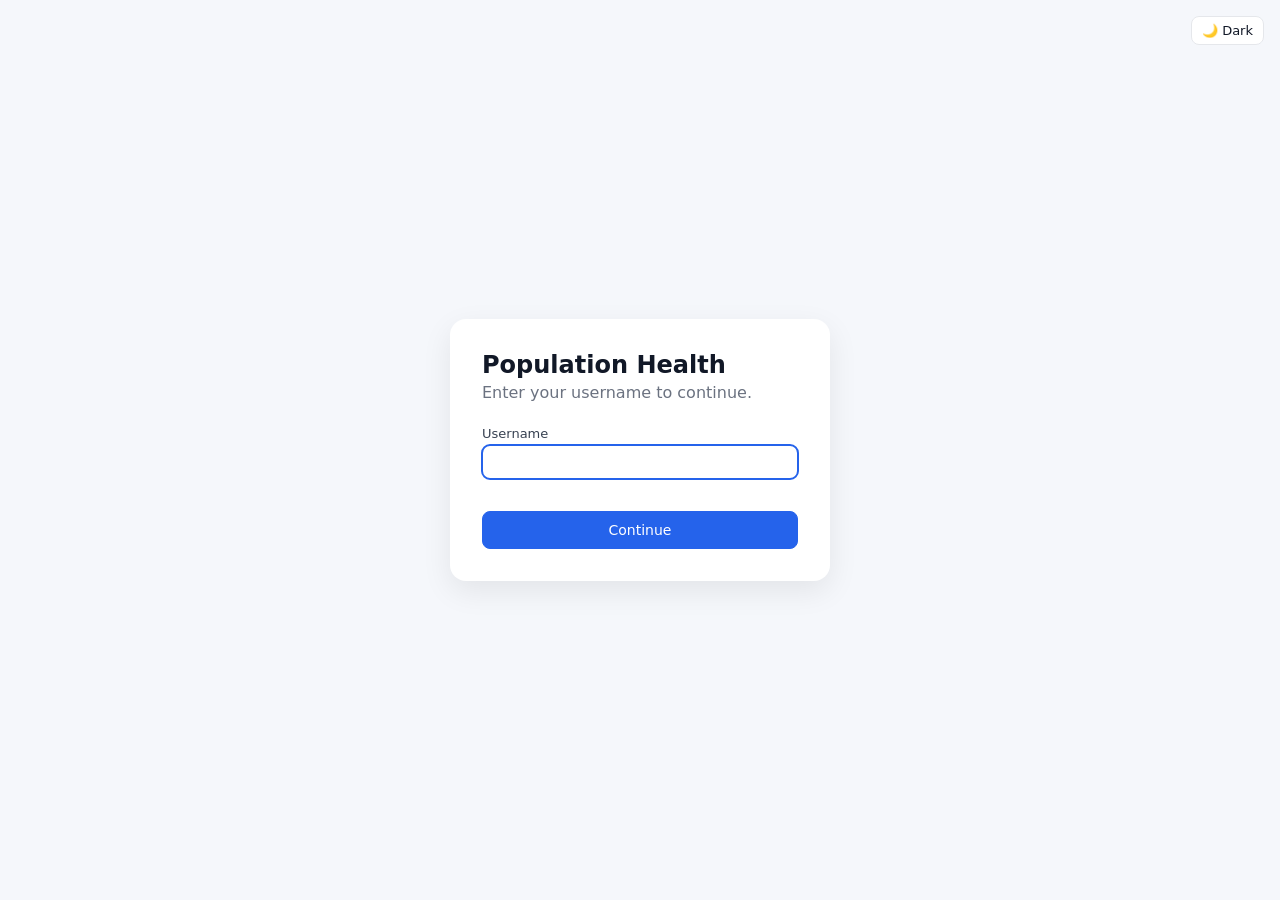
==== commit d4403ad7: "Single sign-on to the modules; Leave Tracker card shows the viewer's domain - Module links (VA Track" ====
--- a/admin.html
+++ b/admin.html
@@ -13,7 +13,7 @@
     })();
   </script>
   <title>Admin Dashboard</title>
-  <link rel="stylesheet" href="css/style.css?v=18">
+  <link rel="stylesheet" href="css/style.css?v=22">
 </head>
 <body class="admin">
   <div class="admin-top">
@@ -96,10 +96,18 @@
       <h2>Domains</h2>
       <p class="muted">
         Each user belongs to one domain. Users only see the dashboard blocks for their domain
-        (set per block in the Page designer under <b>Visible to domains</b>). The Emergency Change, Pre-Approved Change
-        and Approvals pages are for <b>Population Health</b> only.
+        (set per block in the Page designer under <b>Visible to domains</b>).
       </p>
       <div class="domain-list" id="domainList"></div>
+      <h3 class="sub-head">Dashboard name</h3>
+      <p class="muted">
+        Type <code>{dashboard}</code> in any block text or the site title (Page designer) and each user sees their
+        domain's name, e.g. "Welcome to {dashboard} Dashboard". <code>{domain}</code> shows the domain itself.
+      </p>
+      <div class="row" id="dashboardNames"></div>
+      <h3 class="sub-head">Who can use the templates</h3>
+      <p class="muted">Emergency Change, Pre-Approved Change and Approvals. None ticked = every domain.</p>
+      <div class="domain-checks" id="templateDomains"></div>
       <form class="row" id="addDomainForm" style="margin-top:12px">
         <div class="field"><label for="newDomainName">New domain</label><input id="newDomainName" placeholder="e.g. Primary Care"></div>
         <button class="btn" type="submit">Add domain</button>
@@ -165,11 +173,16 @@
   <section class="view page-view" id="view-va">
     <div class="box va-box">
       <h2>VA</h2>
+      <div class="va-domain">
+        <label for="vaDomain">Domain</label>
+        <select id="vaDomain"></select>
+        <span class="muted">Saves to <code id="vaFileName"></code> — each domain has its own VA data and VA Tracker view.</span>
+      </div>
       <ol class="muted va-steps">
         <li>In Excel, select the cells <b>including the header row</b> and copy (Ctrl+C).</li>
         <li>Click <b>Paste from clipboard</b> (recommended for big ranges), or click the box and press Ctrl+V.</li>
         <li>Big sheet? Copy it in <b>batches</b> (e.g. 5,000 rows at a time) — each paste <b>adds</b> rows; a repeated header row is skipped.</li>
-        <li>Click <b>Save</b> to write <code>data/va.json</code> to the repository (uses the token from the Publish tab; max 100 MB).</li>
+        <li>Click <b>Save</b> to write it for the selected domain (uses the token from the Publish tab; max 100 MB).</li>
       </ol>
       <div class="props-actions">
         <button class="btn btn-primary" id="vaClipboardBtn">Paste from clipboard</button>
@@ -226,7 +239,7 @@
 
   <div class="toast" id="toast"></div>
 
-  <script src="js/common.js?v=6"></script>
-  <script src="js/admin.js?v=9"></script>
+  <script src="js/common.js?v=11"></script>
+  <script src="js/admin.js?v=13"></script>
 </body>
 </html>
--- a/css/style.css
+++ b/css/style.css
@@ -425,3 +425,9 @@
 .canvas .ph-block.other-domain { opacity: .28; filter: grayscale(1); }
 .view.page-view { flex-direction: column; } /* stack the boxes on the Users / VA / Publish tabs */
 .page-view .box { width: 100%; }
+.sub-head { margin: 18px 0 2px; font-size: 14px; }
+.req-domain { font-size: 12px; font-weight: 600; padding: 1px 9px; border-radius: 999px; background: var(--ui-surface-2); border: 1px solid var(--ui-border); color: var(--ui-muted); white-space: nowrap; }
+.dash-name { flex: 1; min-width: 180px; }
+.va-domain { display: flex; align-items: center; gap: 10px; flex-wrap: wrap; margin: 4px 0 14px; padding: 10px 12px; border: 1px solid var(--ui-border); border-radius: 10px; background: var(--ui-surface-2); }
+.va-domain label { margin: 0; font-weight: 700; }
+.va-domain select { width: auto; min-width: 200px; }
